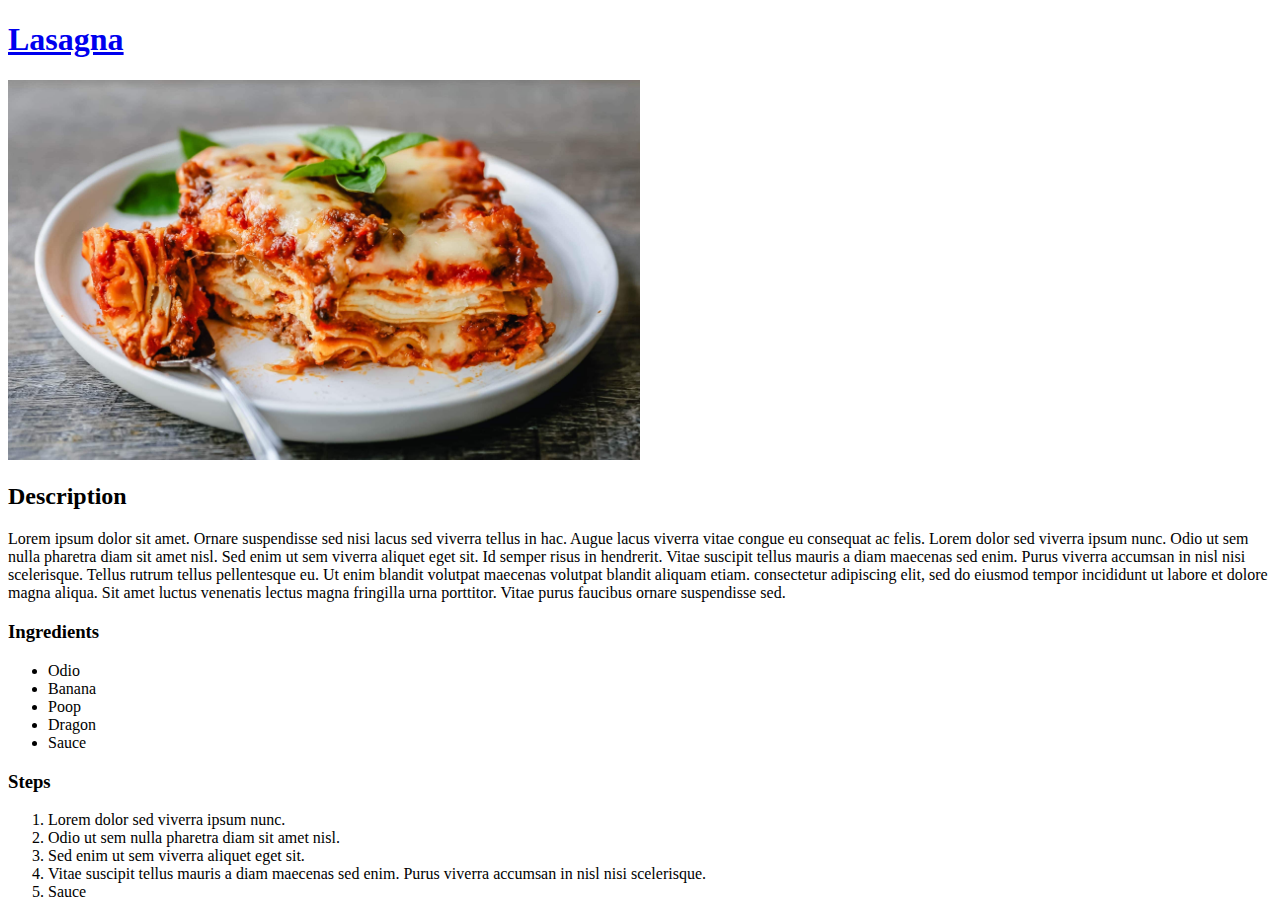
==== recipes/lasagna.html @ cfba1132 "Forgot to add all the other files." ====
<!DOCTYPE html>
<html lang="en">
<head>
    <meta charset="UTF-8">
    <meta name="viewport" content="width=device-width, initial-scale=1.0">
    <title>Lasagna</title>
    
</head>
<body>
   <h1> <a href="recipes/lasagna.html">Lasagna</a></h1>
    <img src="../images/Lasagna.jpg" width="50%">
    <h2> Description</h2>
    <p> Lorem ipsum dolor sit amet. Ornare suspendisse sed nisi lacus sed viverra tellus in hac. Augue lacus viverra vitae congue eu consequat ac felis. Lorem dolor sed viverra ipsum nunc. Odio ut sem nulla pharetra diam sit amet nisl. Sed enim ut sem viverra aliquet eget sit. Id semper risus in hendrerit. Vitae suscipit tellus mauris a diam maecenas sed enim. Purus viverra accumsan in nisl nisi scelerisque. Tellus rutrum tellus pellentesque eu. Ut enim blandit volutpat maecenas volutpat blandit aliquam etiam.  consectetur adipiscing elit, sed do eiusmod tempor incididunt ut labore et dolore magna aliqua. Sit amet luctus venenatis lectus magna fringilla urna porttitor. Vitae purus faucibus ornare suspendisse sed.
<h3> Ingredients</h3>
<ul>
    <li> Odio</li>
    <li> Banana</li>
    <li> Poop </li>
    <li> Dragon</li>
    <li> Sauce</li>
</ul>   
<h3> Steps</h3>
<ol>  <li> Lorem dolor sed viverra ipsum nunc.</li>
    <li> Odio ut sem nulla pharetra diam sit amet nisl.</li>
    <li> Sed enim ut sem viverra aliquet eget sit.</li>
    <li>  Vitae suscipit tellus mauris a diam maecenas sed enim. Purus viverra accumsan in nisl nisi scelerisque. </li>
    <li> Sauce</li></ol>
    </p>
</body>
</html>
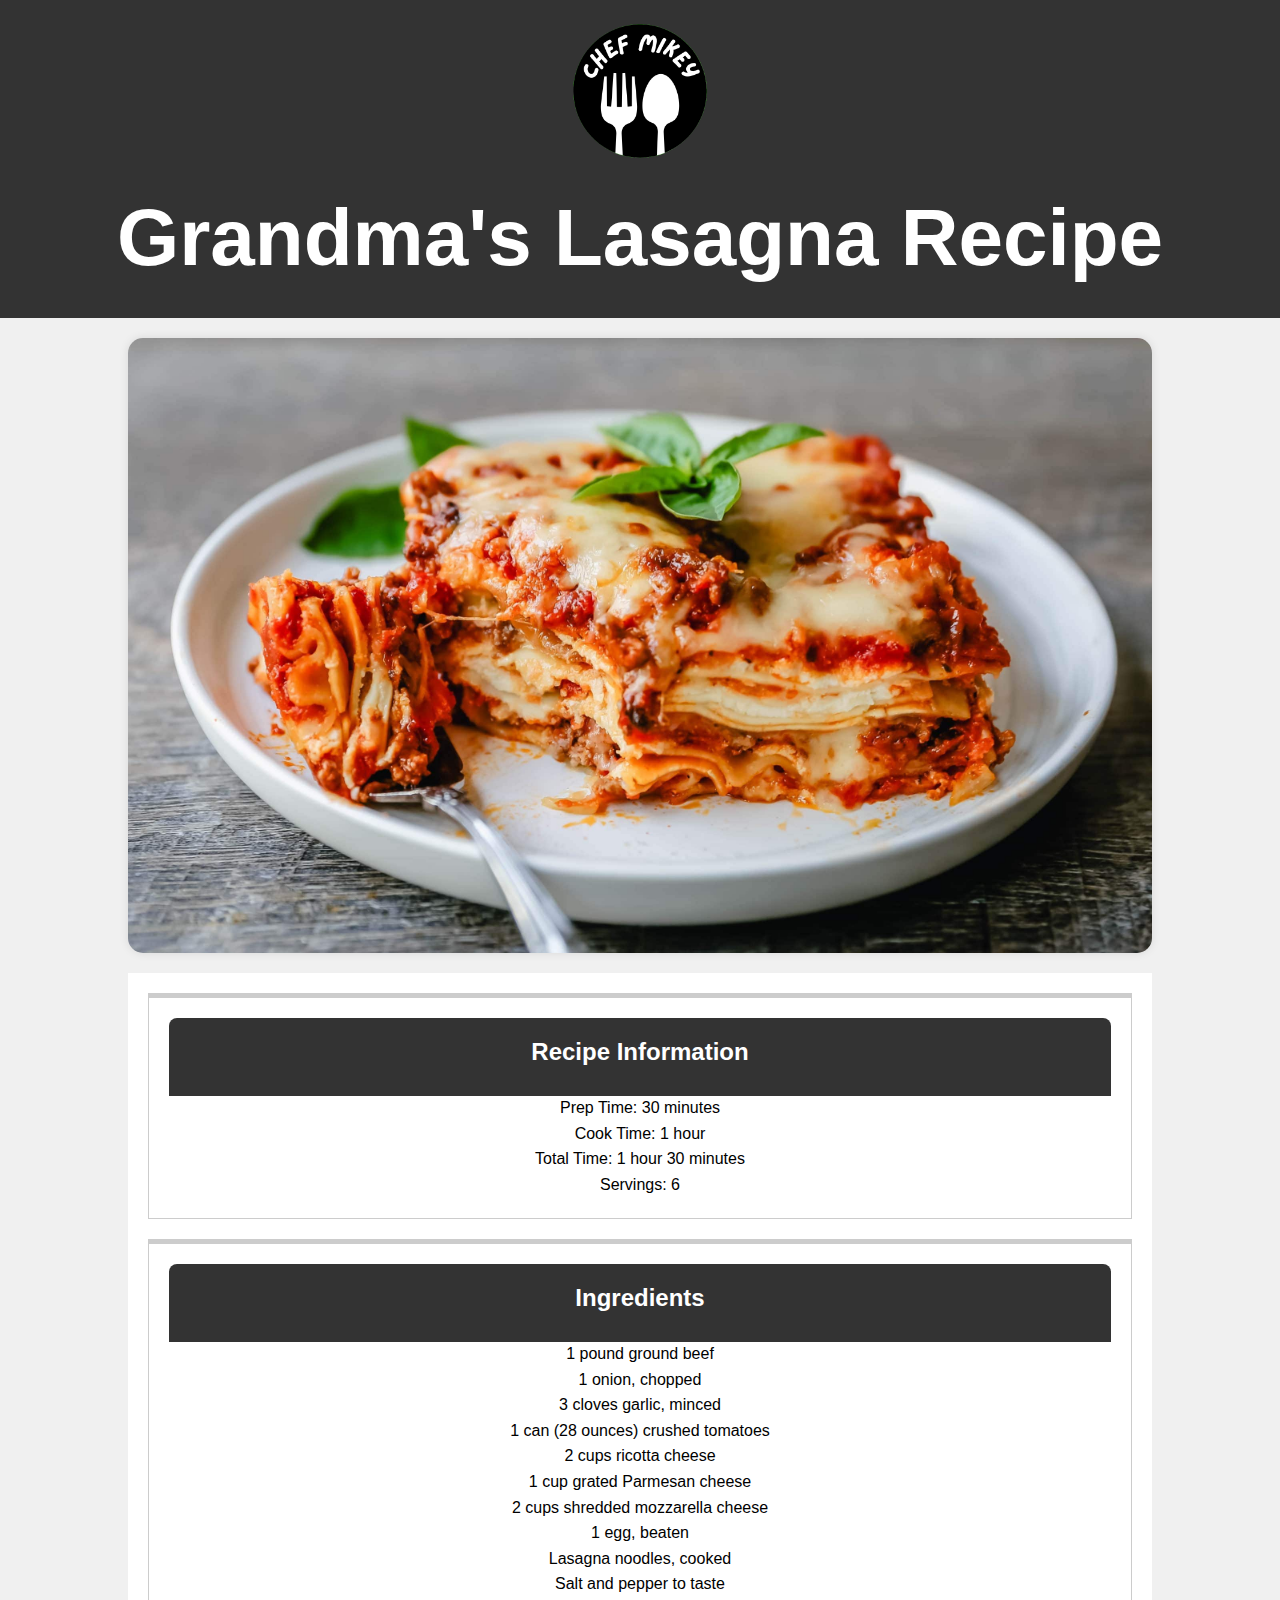
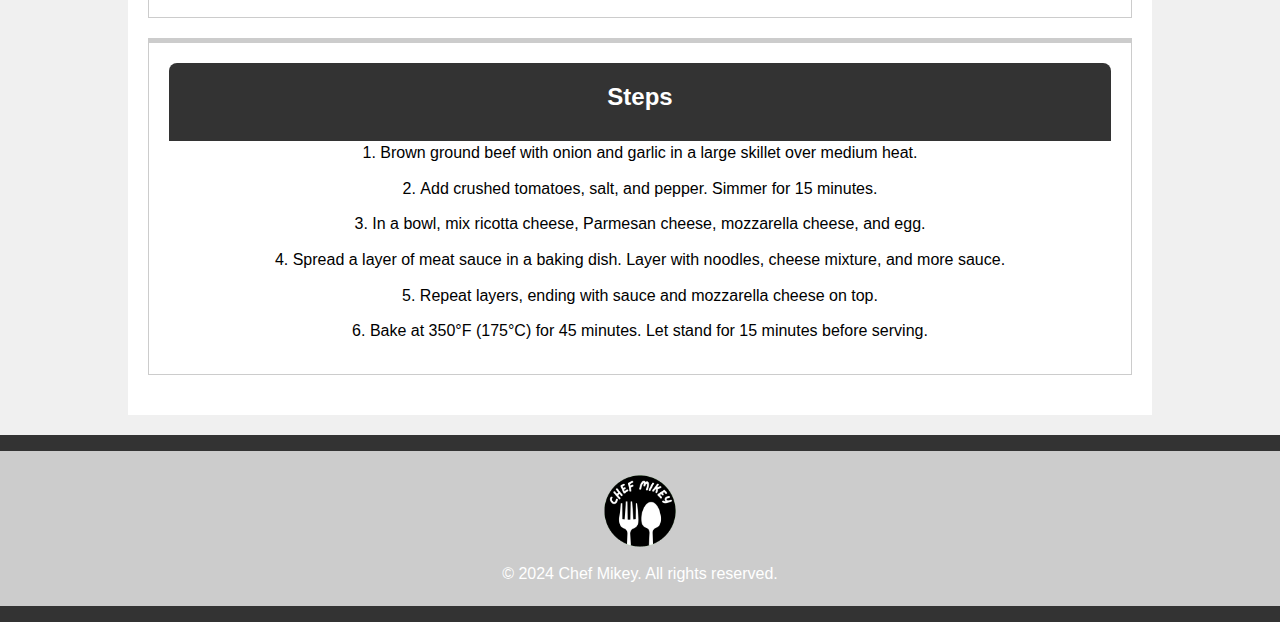
==== commit 317b61b4: "Revamped entire design and replaced lorem ipsum text" ====
--- a/recipes/lasagna.html
+++ b/recipes/lasagna.html
@@ -3,28 +3,72 @@
 <head>
     <meta charset="UTF-8">
     <meta name="viewport" content="width=device-width, initial-scale=1.0">
+    <link rel="stylesheet" href="./Style/style.css">
     <title>Lasagna</title>
-    
 </head>
 <body>
-   <h1> <a href="recipes/lasagna.html">Lasagna</a></h1>
-    <img src="../images/Lasagna.jpg" width="50%">
-    <h2> Description</h2>
-    <p> Lorem ipsum dolor sit amet. Ornare suspendisse sed nisi lacus sed viverra tellus in hac. Augue lacus viverra vitae congue eu consequat ac felis. Lorem dolor sed viverra ipsum nunc. Odio ut sem nulla pharetra diam sit amet nisl. Sed enim ut sem viverra aliquet eget sit. Id semper risus in hendrerit. Vitae suscipit tellus mauris a diam maecenas sed enim. Purus viverra accumsan in nisl nisi scelerisque. Tellus rutrum tellus pellentesque eu. Ut enim blandit volutpat maecenas volutpat blandit aliquam etiam.  consectetur adipiscing elit, sed do eiusmod tempor incididunt ut labore et dolore magna aliqua. Sit amet luctus venenatis lectus magna fringilla urna porttitor. Vitae purus faucibus ornare suspendisse sed.
-<h3> Ingredients</h3>
-<ul>
-    <li> Odio</li>
-    <li> Banana</li>
-    <li> Poop </li>
-    <li> Dragon</li>
-    <li> Sauce</li>
-</ul>   
-<h3> Steps</h3>
-<ol>  <li> Lorem dolor sed viverra ipsum nunc.</li>
-    <li> Odio ut sem nulla pharetra diam sit amet nisl.</li>
-    <li> Sed enim ut sem viverra aliquet eget sit.</li>
-    <li>  Vitae suscipit tellus mauris a diam maecenas sed enim. Purus viverra accumsan in nisl nisi scelerisque. </li>
-    <li> Sauce</li></ol>
-    </p>
+
+    <!-- Header section with logo -->
+    <header>
+        <img src="./images/CMikey.png">
+        <h1>Grandma's Lasagna Recipe</h1>
+    </header>
+    <!-- Lasagna image in centered, rounded box -->
+    <div class="image-box">
+        <img src="../images/Lasagna.jpg" alt="Lasagna" class="food">
+    </div>
+    <!-- Main content container -->
+    <div class="container">
+        <section class="recipe-section recipe-info">
+            <div class="section-header">
+                <h2>Recipe Information</h2>
+            </div>
+            <p>Prep Time: 30 minutes</p>
+            <p>Cook Time: 1 hour</p>
+            <p>Total Time: 1 hour 30 minutes</p>
+            <p>Servings: 6</p>
+        </section>
+        
+        <section class="recipe-section recipe-ingredients">
+            <div class="section-header">
+                <h2>Ingredients</h2>
+            </div>
+            <ul>
+                <li>1 pound ground beef</li>
+                <li>1 onion, chopped</li>
+                <li>3 cloves garlic, minced</li>
+                <li>1 can (28 ounces) crushed tomatoes</li>
+                <li>2 cups ricotta cheese</li>
+                <li>1 cup grated Parmesan cheese</li>
+                <li>2 cups shredded mozzarella cheese</li>
+                <li>1 egg, beaten</li>
+                <li>Lasagna noodles, cooked</li>
+                <li>Salt and pepper to taste</li>
+            </ul>
+        </section>
+        
+        <section class="recipe-section recipe-steps">
+            <div class="section-header">
+                <h2>Steps</h2>
+            </div>
+            <ol>
+                <li>Brown ground beef with onion and garlic in a large skillet over medium heat.</li>
+                <li>Add crushed tomatoes, salt, and pepper. Simmer for 15 minutes.</li>
+                <li>In a bowl, mix ricotta cheese, Parmesan cheese, mozzarella cheese, and egg.</li>
+                <li>Spread a layer of meat sauce in a baking dish. Layer with noodles, cheese mixture, and more sauce.</li>
+                <li>Repeat layers, ending with sauce and mozzarella cheese on top.</li>
+                <li>Bake at 350°F (175°C) for 45 minutes. Let stand for 15 minutes before serving.</li>
+            </ol>
+        </section>
+    </div>
+
+    <!-- Footer section -->
+    <footer>
+        <div class="gray-box">
+            <img src="./images/CMikey.png">
+            <p>&copy; 2024 Chef Mikey. All rights reserved.</p>
+        </div>
+    </footer>
+
 </body>
-</html>+</html>
--- a/recipes/Style/style.css
+++ b/recipes/Style/style.css
@@ -0,0 +1,137 @@
+/* Reset styles and basic setup */
+* {
+  margin: 0;
+  padding: 0;
+  box-sizing: border-box;
+}
+
+body {
+  font-family: Arial, sans-serif;
+  line-height: 1.6;
+  background-color: #f0f0f0;
+  margin: 0;
+  padding: 0;
+  text-align: center; /* Center align all text */
+}
+
+header {
+  background-color: #333;
+  color: #fff;
+  padding: 1em 0;
+}
+
+header img {
+  max-width: 150px; /* Adjust the size of the logo as needed */
+  height: auto; /* Maintain aspect ratio */
+}
+
+header h1 {
+  font-size: 5rem;
+}
+
+.container {
+  width: 80%;
+  margin: auto;
+  overflow: hidden;
+  padding: 20px;
+  background-color: #fff;
+  margin-top: 20px;
+  margin-bottom: 20px;
+  text-align: left; /* Reset text alignment for content */
+}
+
+.recipe-section {
+  margin-bottom: 20px;
+  padding: 20px; /* Add padding to separate content from borders */
+  background-color: #fff;
+  border: 1px solid #ccc;
+  border-top-width: 5px;
+  text-align: left; /* Reset text alignment for section content */
+  position: relative; /* Ensure relative positioning for stacking */
+}
+
+.recipe-section .section-header {
+  background-color: #333; /* Background color for section headers */
+  color: #fff; /* Text color for section headers */
+  border-top-left-radius: 8px; /* Rounded corners */
+  border-top-right-radius: 8px;
+  padding: 15px 20px; /* Padding inside the section headers */
+  margin-bottom: -1px; /* Compensate for the top border of .recipe-section */
+  text-align: center; /* Center align section header text */
+}
+
+.recipe-section h2 {
+  font-size: 1.5rem;
+  margin-bottom: 10px;
+  margin-top: 0; /* Remove default margin on top of h2 */
+}
+
+.recipe-section p,
+.recipe-section ul,
+.recipe-section ol {
+  text-align: center; /* Center align text within .recipe-section */
+}
+
+.recipe-info ul {
+  list-style-type: none;
+  padding-left: 0;
+}
+
+.recipe-info ul li {
+  margin-bottom: 5px;
+}
+
+.recipe-section ol {
+  list-style-type: decimal;
+  list-style-position: inside; /* Place numbers inside the list item */
+  padding-left: 0; /* Reset padding for consistent spacing */
+}
+
+.recipe-section ol li {
+  margin-bottom: 10px; /* Add spacing between list items */
+}
+
+ul, ol {
+  list-style-type: none;
+}
+
+footer {
+  background-color: #333;
+  color: #fff;
+  text-align: center;
+  padding: 1em 0;
+  position: relative; /* Ensure relative positioning for stacking */
+  clear: both; /* Clear any floats */
+}
+
+.gray-box {
+  background-color: #ccc; /* Gray background color */
+  padding: 20px; /* Padding inside the gray box */
+  text-align: center; /* Center align content */
+  z-index: 0; /* Ensure gray-box stays below other content */
+  position: relative; /* Ensure relative positioning for stacking */
+}
+
+.gray-box img {
+  max-width: 80px; /* Adjust the size of the logo inside the gray box */
+  height: auto; /* Maintain aspect ratio */
+  display: block; /* Ensure image behaves as a block element */
+  margin: 0 auto 10px; /* Center image horizontally and add some bottom margin */
+}
+
+.image-box {
+  width: 80%;
+  margin: 20px auto;
+  border-radius: 15px;
+  overflow: hidden;
+  box-shadow: 0 0 10px rgba(0, 0, 0, 0.1);
+}
+
+.food {
+  border-radius: 10px; /* Adjust border radius */
+  display: block; /* Ensure image behaves as a block element */
+  max-width: 100%; /* Ensure image doesn't exceed container width */
+  height: auto; /* Maintain aspect ratio */
+  margin: 0 auto; /* Center image horizontally */
+
+}
